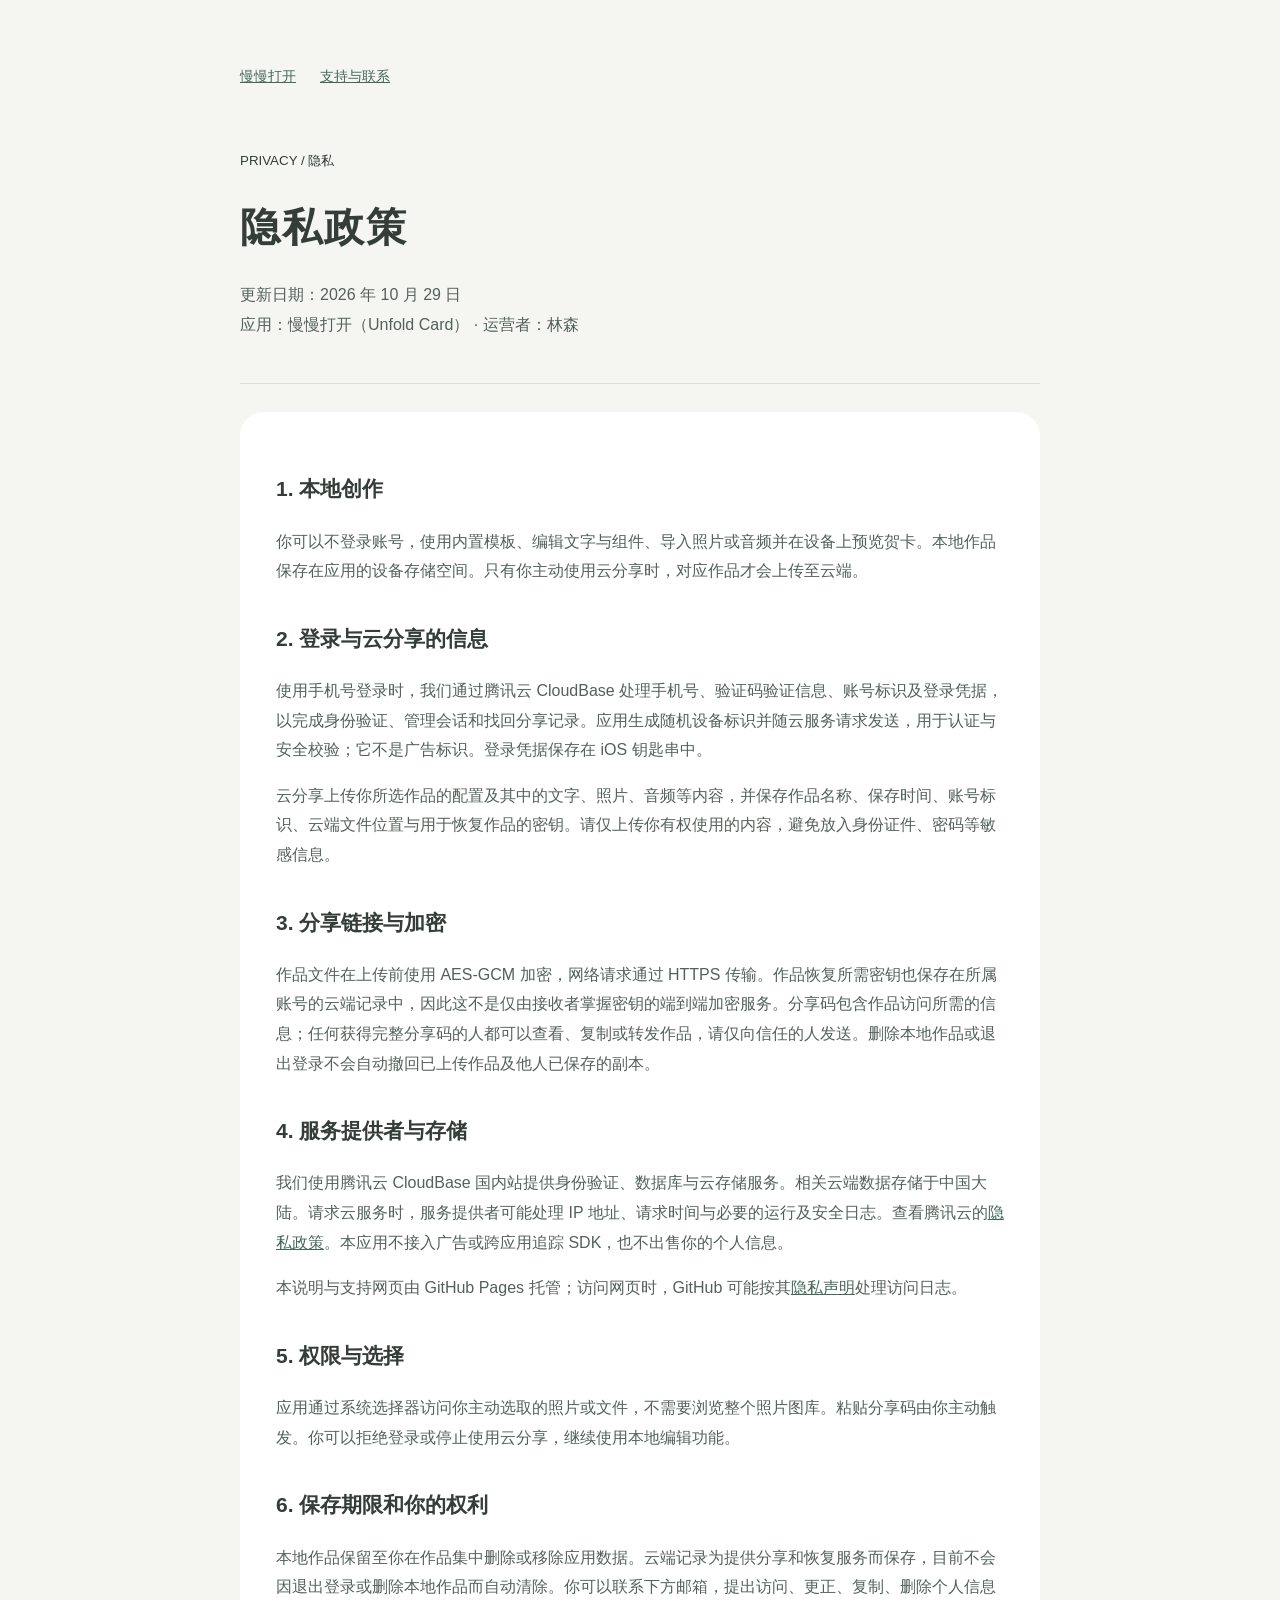
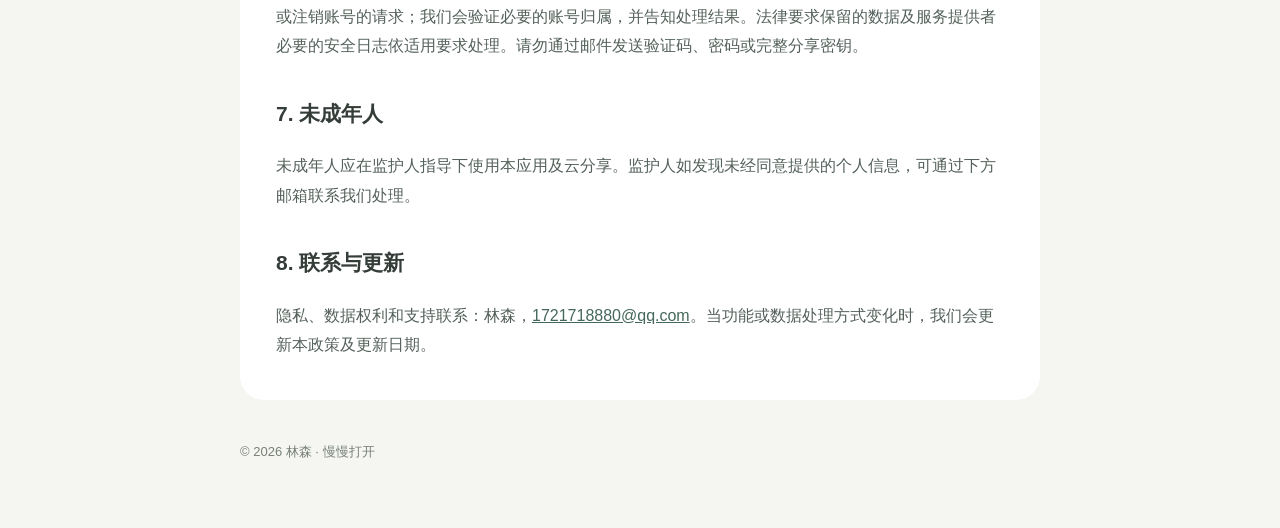
==== privacy.html @ b9361f53 "Publish Unfold Card privacy policy and support pages" ====
<!doctype html><html lang="zh-CN"><meta charset="utf-8"><meta name="viewport" content="width=device-width,initial-scale=1"><title>隐私政策 · 慢慢打开</title><link rel="stylesheet" href="style.css"><nav><a href="index.html">慢慢打开</a><a href="support.html">支持与联系</a></nav><header><small>PRIVACY / 隐私</small><h1>隐私政策</h1><p>更新日期：2026 年 10 月 29 日<br>应用：慢慢打开（Unfold Card） · 运营者：林森</p></header><main>
<h2>1. 本地创作</h2><p>你可以不登录账号，使用内置模板、编辑文字与组件、导入照片或音频并在设备上预览贺卡。本地作品保存在应用的设备存储空间。只有你主动使用云分享时，对应作品才会上传至云端。</p>
<h2>2. 登录与云分享的信息</h2><p>使用手机号登录时，我们通过腾讯云 CloudBase 处理手机号、验证码验证信息、账号标识及登录凭据，以完成身份验证、管理会话和找回分享记录。应用生成随机设备标识并随云服务请求发送，用于认证与安全校验；它不是广告标识。登录凭据保存在 iOS 钥匙串中。</p><p>云分享上传你所选作品的配置及其中的文字、照片、音频等内容，并保存作品名称、保存时间、账号标识、云端文件位置与用于恢复作品的密钥。请仅上传你有权使用的内容，避免放入身份证件、密码等敏感信息。</p>
<h2>3. 分享链接与加密</h2><p>作品文件在上传前使用 AES-GCM 加密，网络请求通过 HTTPS 传输。作品恢复所需密钥也保存在所属账号的云端记录中，因此这不是仅由接收者掌握密钥的端到端加密服务。分享码包含作品访问所需的信息；任何获得完整分享码的人都可以查看、复制或转发作品，请仅向信任的人发送。删除本地作品或退出登录不会自动撤回已上传作品及他人已保存的副本。</p>
<h2>4. 服务提供者与存储</h2><p>我们使用腾讯云 CloudBase 国内站提供身份验证、数据库与云存储服务。相关云端数据存储于中国大陆。请求云服务时，服务提供者可能处理 IP 地址、请求时间与必要的运行及安全日志。查看腾讯云的<a href="https://cloud.tencent.com/document/product/301/11470">隐私政策</a>。本应用不接入广告或跨应用追踪 SDK，也不出售你的个人信息。</p><p>本说明与支持网页由 GitHub Pages 托管；访问网页时，GitHub 可能按其<a href="https://docs.github.com/en/site-policy/privacy-policies/github-general-privacy-statement">隐私声明</a>处理访问日志。</p>
<h2>5. 权限与选择</h2><p>应用通过系统选择器访问你主动选取的照片或文件，不需要浏览整个照片图库。粘贴分享码由你主动触发。你可以拒绝登录或停止使用云分享，继续使用本地编辑功能。</p>
<h2>6. 保存期限和你的权利</h2><p>本地作品保留至你在作品集中删除或移除应用数据。云端记录为提供分享和恢复服务而保存，目前不会因退出登录或删除本地作品而自动清除。你可以联系下方邮箱，提出访问、更正、复制、删除个人信息或注销账号的请求；我们会验证必要的账号归属，并告知处理结果。法律要求保留的数据及服务提供者必要的安全日志依适用要求处理。请勿通过邮件发送验证码、密码或完整分享密钥。</p>
<h2>7. 未成年人</h2><p>未成年人应在监护人指导下使用本应用及云分享。监护人如发现未经同意提供的个人信息，可通过下方邮箱联系我们处理。</p>
<h2>8. 联系与更新</h2><p>隐私、数据权利和支持联系：林森，<a href="mailto:1721718880@qq.com">1721718880@qq.com</a>。当功能或数据处理方式变化时，我们会更新本政策及更新日期。</p>
</main><footer>© 2026 林森 · 慢慢打开</footer></html>
---- style.css ----
:root{font-family:-apple-system,BlinkMacSystemFont,"PingFang SC",sans-serif;color:#353d39;background:#f5f6f2;line-height:1.85}body{max-width:800px;margin:0 auto;padding:64px 24px}nav{display:flex;gap:24px;font-size:14px}a{color:#45685a}header{padding:55px 0 28px;border-bottom:1px solid #d9dfd9}h1{font-size:40px;letter-spacing:2px;line-height:1.3}h2{font-size:21px;margin-top:34px}p,li{color:#54615a}main{background:white;border-radius:24px;padding:24px 36px;margin-top:28px}footer{font-size:13px;margin-top:40px;color:#788078}@media(max-width:600px){body{padding:28px 20px}main{padding:20px}h1{font-size:30px}}
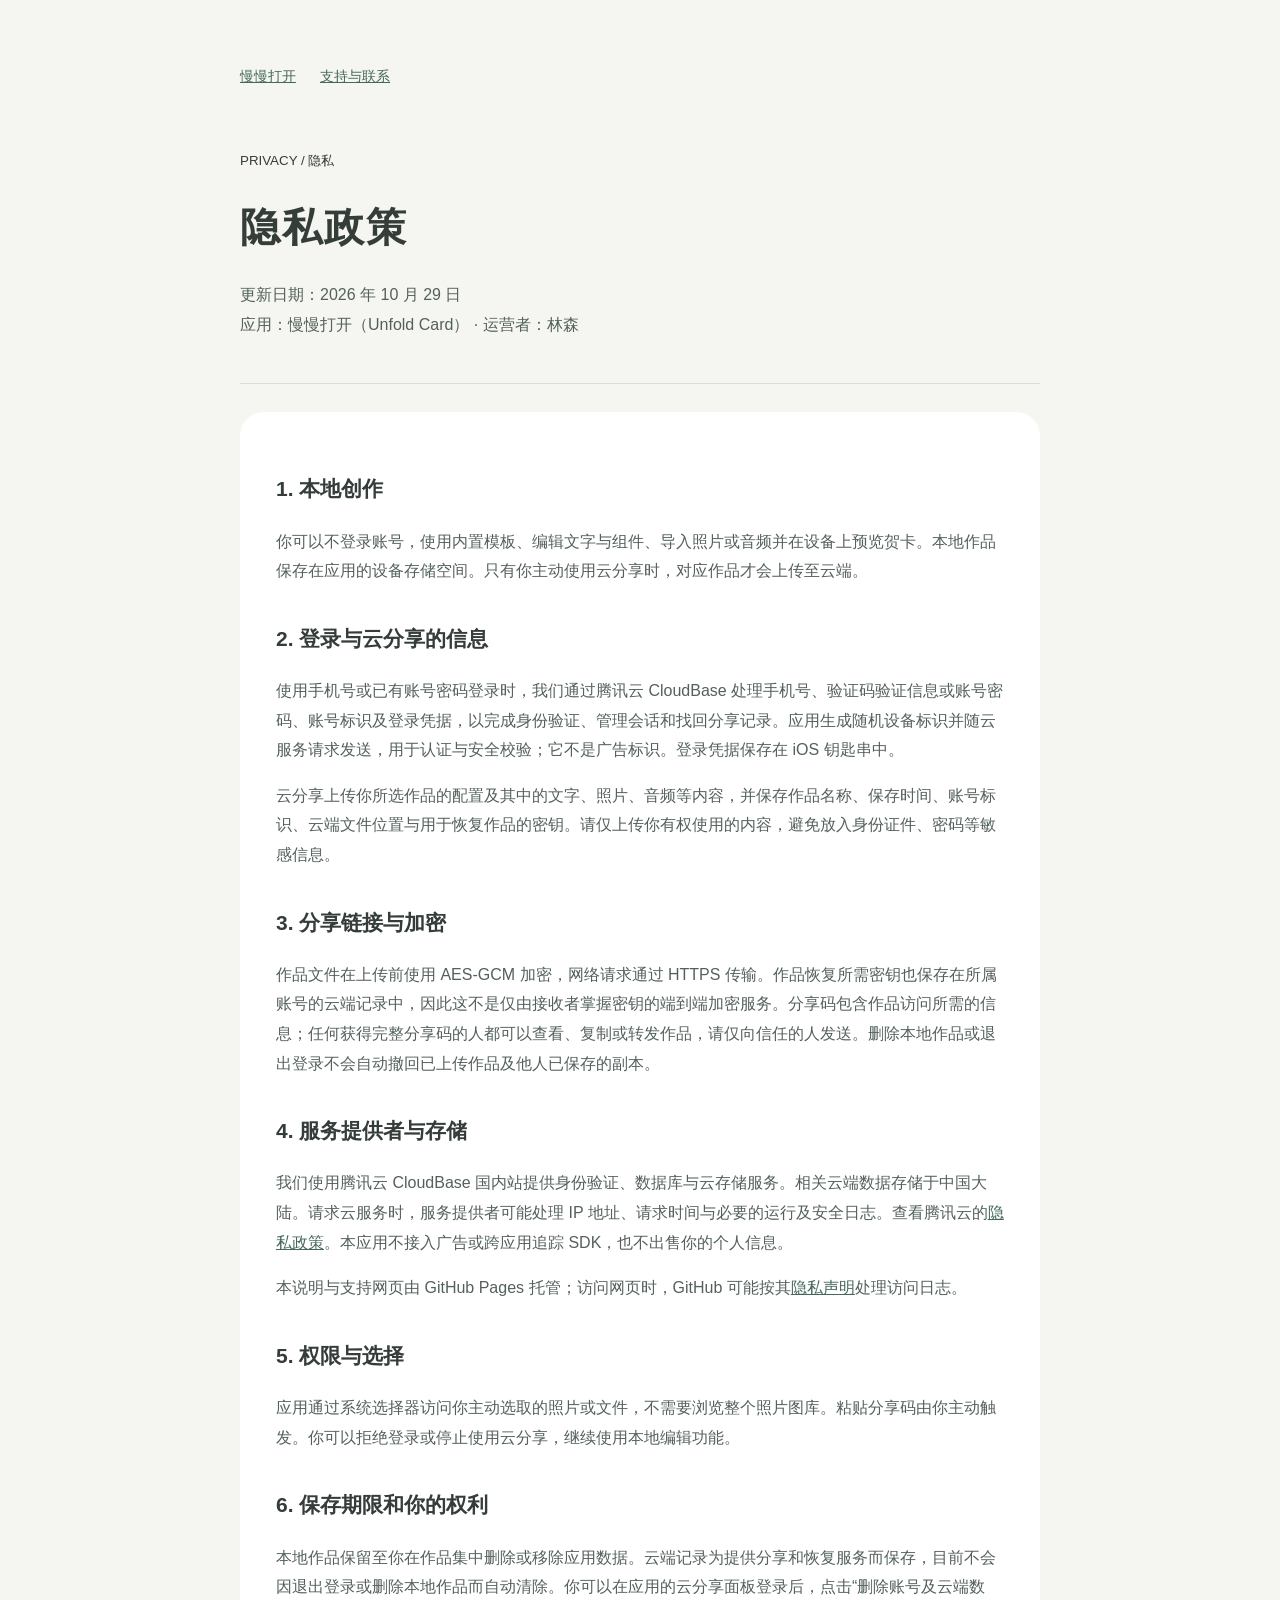
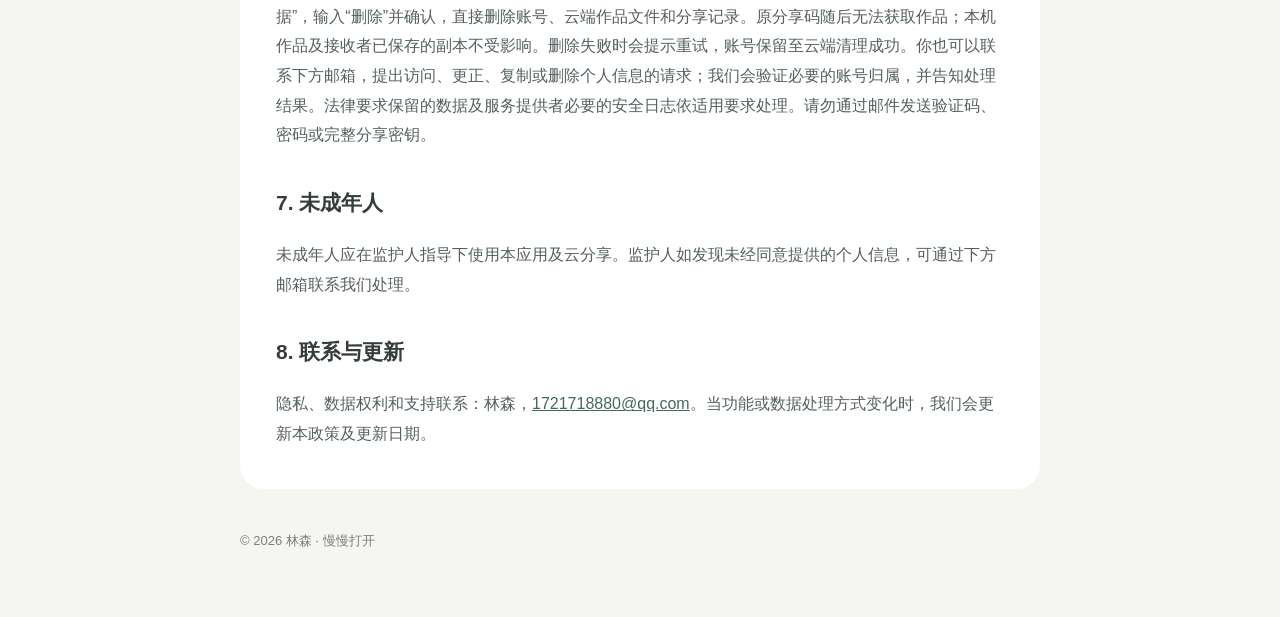
==== commit 54c124a2: "Document in-app account deletion and password login" ====
--- a/privacy.html
+++ b/privacy.html
@@ -1,10 +1,10 @@
 <!doctype html><html lang="zh-CN"><meta charset="utf-8"><meta name="viewport" content="width=device-width,initial-scale=1"><title>隐私政策 · 慢慢打开</title><link rel="stylesheet" href="style.css"><nav><a href="index.html">慢慢打开</a><a href="support.html">支持与联系</a></nav><header><small>PRIVACY / 隐私</small><h1>隐私政策</h1><p>更新日期：2026 年 10 月 29 日<br>应用：慢慢打开（Unfold Card） · 运营者：林森</p></header><main>
 <h2>1. 本地创作</h2><p>你可以不登录账号，使用内置模板、编辑文字与组件、导入照片或音频并在设备上预览贺卡。本地作品保存在应用的设备存储空间。只有你主动使用云分享时，对应作品才会上传至云端。</p>
-<h2>2. 登录与云分享的信息</h2><p>使用手机号登录时，我们通过腾讯云 CloudBase 处理手机号、验证码验证信息、账号标识及登录凭据，以完成身份验证、管理会话和找回分享记录。应用生成随机设备标识并随云服务请求发送，用于认证与安全校验；它不是广告标识。登录凭据保存在 iOS 钥匙串中。</p><p>云分享上传你所选作品的配置及其中的文字、照片、音频等内容，并保存作品名称、保存时间、账号标识、云端文件位置与用于恢复作品的密钥。请仅上传你有权使用的内容，避免放入身份证件、密码等敏感信息。</p>
+<h2>2. 登录与云分享的信息</h2><p>使用手机号或已有账号密码登录时，我们通过腾讯云 CloudBase 处理手机号、验证码验证信息或账号密码、账号标识及登录凭据，以完成身份验证、管理会话和找回分享记录。应用生成随机设备标识并随云服务请求发送，用于认证与安全校验；它不是广告标识。登录凭据保存在 iOS 钥匙串中。</p><p>云分享上传你所选作品的配置及其中的文字、照片、音频等内容，并保存作品名称、保存时间、账号标识、云端文件位置与用于恢复作品的密钥。请仅上传你有权使用的内容，避免放入身份证件、密码等敏感信息。</p>
 <h2>3. 分享链接与加密</h2><p>作品文件在上传前使用 AES-GCM 加密，网络请求通过 HTTPS 传输。作品恢复所需密钥也保存在所属账号的云端记录中，因此这不是仅由接收者掌握密钥的端到端加密服务。分享码包含作品访问所需的信息；任何获得完整分享码的人都可以查看、复制或转发作品，请仅向信任的人发送。删除本地作品或退出登录不会自动撤回已上传作品及他人已保存的副本。</p>
 <h2>4. 服务提供者与存储</h2><p>我们使用腾讯云 CloudBase 国内站提供身份验证、数据库与云存储服务。相关云端数据存储于中国大陆。请求云服务时，服务提供者可能处理 IP 地址、请求时间与必要的运行及安全日志。查看腾讯云的<a href="https://cloud.tencent.com/document/product/301/11470">隐私政策</a>。本应用不接入广告或跨应用追踪 SDK，也不出售你的个人信息。</p><p>本说明与支持网页由 GitHub Pages 托管；访问网页时，GitHub 可能按其<a href="https://docs.github.com/en/site-policy/privacy-policies/github-general-privacy-statement">隐私声明</a>处理访问日志。</p>
 <h2>5. 权限与选择</h2><p>应用通过系统选择器访问你主动选取的照片或文件，不需要浏览整个照片图库。粘贴分享码由你主动触发。你可以拒绝登录或停止使用云分享，继续使用本地编辑功能。</p>
-<h2>6. 保存期限和你的权利</h2><p>本地作品保留至你在作品集中删除或移除应用数据。云端记录为提供分享和恢复服务而保存，目前不会因退出登录或删除本地作品而自动清除。你可以联系下方邮箱，提出访问、更正、复制、删除个人信息或注销账号的请求；我们会验证必要的账号归属，并告知处理结果。法律要求保留的数据及服务提供者必要的安全日志依适用要求处理。请勿通过邮件发送验证码、密码或完整分享密钥。</p>
+<h2>6. 保存期限和你的权利</h2><p>本地作品保留至你在作品集中删除或移除应用数据。云端记录为提供分享和恢复服务而保存，目前不会因退出登录或删除本地作品而自动清除。你可以在应用的云分享面板登录后，点击“删除账号及云端数据”，输入“删除”并确认，直接删除账号、云端作品文件和分享记录。原分享码随后无法获取作品；本机作品及接收者已保存的副本不受影响。删除失败时会提示重试，账号保留至云端清理成功。你也可以联系下方邮箱，提出访问、更正、复制或删除个人信息的请求；我们会验证必要的账号归属，并告知处理结果。法律要求保留的数据及服务提供者必要的安全日志依适用要求处理。请勿通过邮件发送验证码、密码或完整分享密钥。</p>
 <h2>7. 未成年人</h2><p>未成年人应在监护人指导下使用本应用及云分享。监护人如发现未经同意提供的个人信息，可通过下方邮箱联系我们处理。</p>
 <h2>8. 联系与更新</h2><p>隐私、数据权利和支持联系：林森，<a href="mailto:1721718880@qq.com">1721718880@qq.com</a>。当功能或数据处理方式变化时，我们会更新本政策及更新日期。</p>
 </main><footer>© 2026 林森 · 慢慢打开</footer></html>
